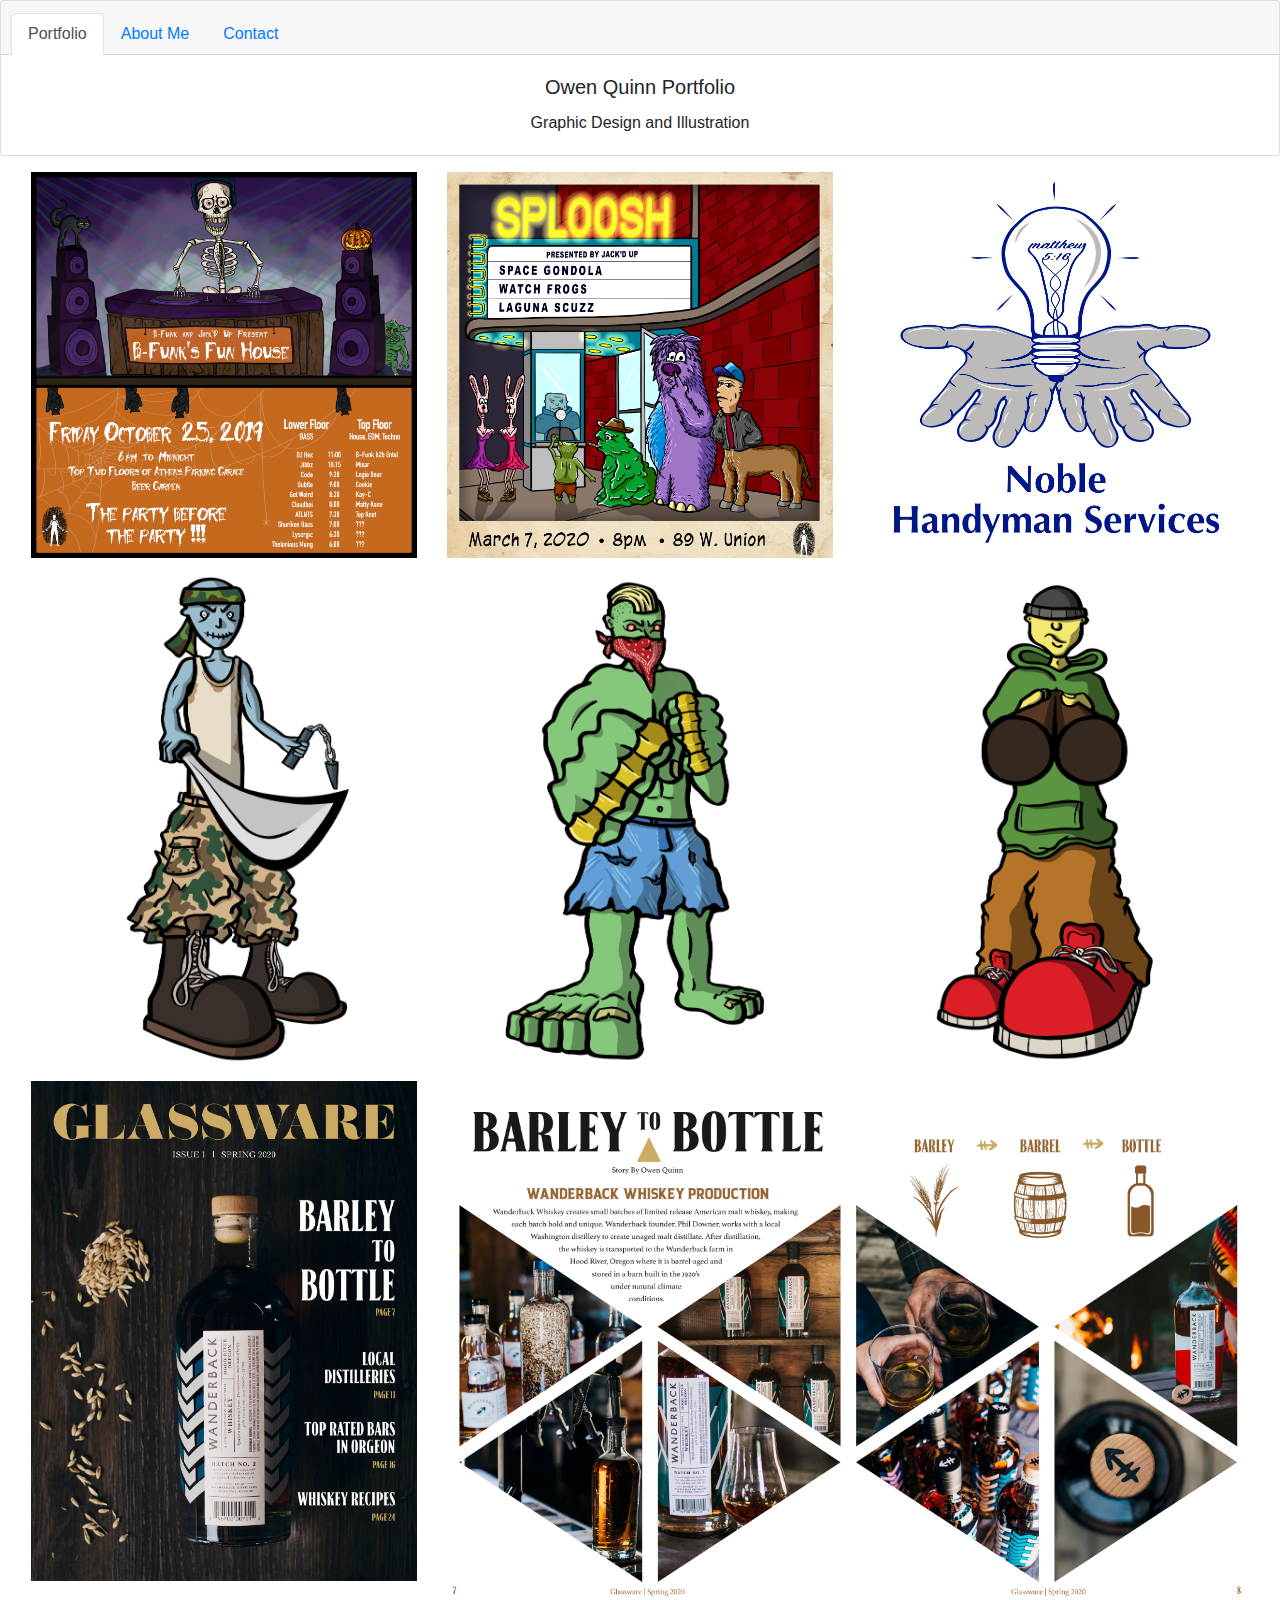
==== index.html @ ecfff248 "Project 7" ====
<!Doctype html>
<html lang="en">
    <head>
        <title> Project 7 Navigation</title>

        <link rel="stylesheet" href="https://stackpath.bootstrapcdn.com/bootstrap/4.4.1/css/bootstrap.min.css" 
              integrity="sha384-Vkoo8x4CGsO3+Hhxv8T/Q5PaXtkKtu6ug5TOeNV6gBiFeWPGFN9MuhOf23Q9Ifjh" 
              crossorigin="anonymous">
        <link href="css/main.css" rel="stylesheet">

</head>
    
    
    
<body>
    
    
    <div class="card text-center">
  <div class="card-header">
    <ul class="nav nav-tabs card-header-tabs">
      <li class="nav-item">
        <a class="nav-link active" href="index.html">Portfolio</a>
      </li>
      <li class="nav-item">
        <a class="nav-link" href="about.html">About Me</a>
      </li>
      <li class="nav-item">
        <a class="nav-link" href="contact.html">Contact</a>
      </li>
    </ul>
  </div>
  <div class="card-body">
    <h5 class="card-title">Owen Quinn Portfolio</h5>
    <p class="card-text">Graphic Design and Illustration</p>
  
  </div>
</div>
    <body>

        <div class="row m-3">
           
                <div class="col-md-6 col-lg-4">
                    <img src="images/JackD%20Up%20Halloween%20white.jpg"alt="Jack'd Up" 
                    class="img-fluid"/> 
                </div>
                <div class="col-md-8 col-lg-4">
                    <img src="images/JackD%20Up%20SPloosh%20final.jpg"alt="Jack'd Up" 
                    class="img-fluid"/> 
                </div>
                <div class="col-md-8 col-lg-4">
                    <img src="images/Handy%20Source%20Logo.jpg"alt="Jack'd Up" 
                    class="img-fluid"/> 
                </div>
        </div>
        <div class="row m-3">
           
                <div class="col-md-6 col-lg-4">
                    <img src="images/perspective%20guy%202.jpg"alt="Killer Illustration" 
                    class="img-fluid"/> 
                </div>
                <div class="col-md-8 col-lg-4">
                    <img src="images/perspective%20guy%203.jpg"alt="Killer Illustration" 
                    class="img-fluid"/> 
                </div>
                <div class="col-md-8 col-lg-4">
                    <img src="images/perspective%20guy.jpg"alt="Killer Illustration" 
                    class="img-fluid"/> 
                </div>
        </div>
         <div class="row m-3">
           
                <div class="col-md-6 col-lg-4">
                    <img src="images/Quinn_ArtDirectionProject.jpg"alt="Whiskey Magazine" 
                    class="img-fluid"/> 
                </div>
                <div class="col-md-8 col-lg-8">
                    <img src="images/Quinn_ArtDirectionProject%20spread.jpg"alt="Whiskey Magazine" 
                    class="img-fluid"/> 
                </div>

        </div>
                   
    
    
    


        <script src="https://code.jquery.com/jquery-3.4.1.slim.min.js" integrity="sha384-J6qa4849blE2+poT4WnyKhv5vZF5SrPo0iEjwBvKU7imGFAV0wwj1yYfoRSJoZ+n" crossorigin="anonymous"></script>
        <script src="https://cdn.jsdelivr.net/npm/popper.js@1.16.0/dist/umd/popper.min.js" integrity="sha384-Q6E9RHvbIyZFJoft+2mJbHaEWldlvI9IOYy5n3zV9zzTtmI3UksdQRVvoxMfooAo" crossorigin="anonymous"></script>
        <script src="https://stackpath.bootstrapcdn.com/bootstrap/4.4.1/js/bootstrap.min.js" integrity="sha384-wfSDF2E50Y2D1uUdj0O3uMBJnjuUD4Ih7YwaYd1iqfktj0Uod8GCExl3Og8ifwB6" crossorigin="anonymous"></script>
</body>
    

</html>
---- css/main.css ----
label {font-weight: bold}
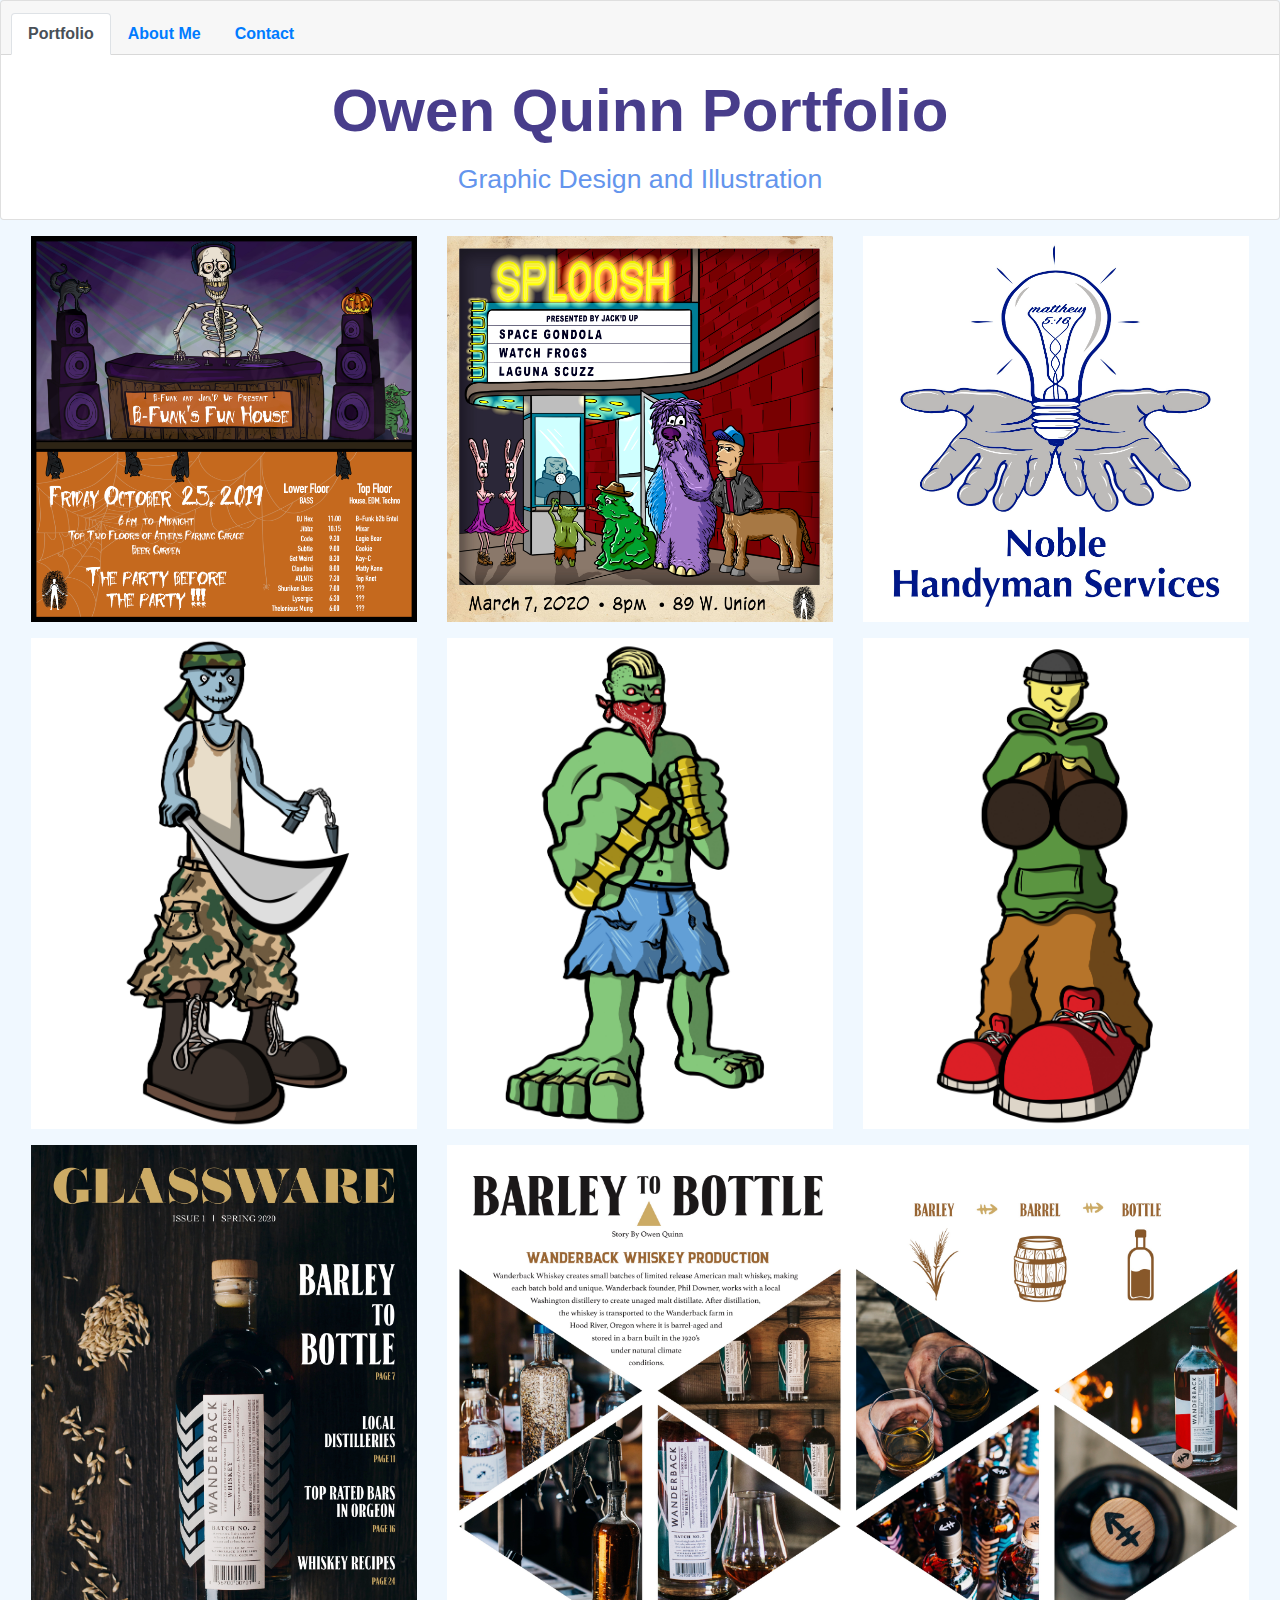
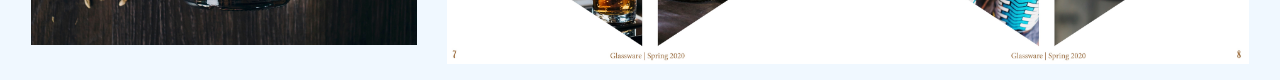
==== commit 86f4001b: "Vico2162Final" ====
--- a/index.html
+++ b/index.html
@@ -1,7 +1,7 @@
 <!Doctype html>
 <html lang="en">
     <head>
-        <title> Project 7 Navigation</title>
+        <title> Final Project</title>
 
         <link rel="stylesheet" href="https://stackpath.bootstrapcdn.com/bootstrap/4.4.1/css/bootstrap.min.css" 
               integrity="sha384-Vkoo8x4CGsO3+Hhxv8T/Q5PaXtkKtu6ug5TOeNV6gBiFeWPGFN9MuhOf23Q9Ifjh" 
@@ -12,8 +12,7 @@
     
     
     
-<body>
-    
+<body style="background-color: aliceblue">
     
     <div class="card text-center">
   <div class="card-header">
@@ -31,54 +30,54 @@
   </div>
   <div class="card-body">
     <h5 class="card-title">Owen Quinn Portfolio</h5>
-    <p class="card-text">Graphic Design and Illustration</p>
+    <p1 class="card-text">Graphic Design and Illustration</p1>
   
   </div>
 </div>
-    <body>
 
         <div class="row m-3">
            
                 <div class="col-md-6 col-lg-4">
-                    <img src="images/JackD%20Up%20Halloween%20white.jpg"alt="Jack'd Up" 
+                    <img src="images/JackD%20Up%20Halloween%20white.jpg" alt="Jack'd Up" 
                     class="img-fluid"/> 
                 </div>
                 <div class="col-md-8 col-lg-4">
-                    <img src="images/JackD%20Up%20SPloosh%20final.jpg"alt="Jack'd Up" 
+                    <img src="images/JackD%20Up%20SPloosh%20final.jpg" alt="Jack'd Up" 
                     class="img-fluid"/> 
                 </div>
                 <div class="col-md-8 col-lg-4">
-                    <img src="images/Handy%20Source%20Logo.jpg"alt="Jack'd Up" 
+                    <img src="images/Handy%20Source%20Logo.jpg" alt="Jack'd Up" 
                     class="img-fluid"/> 
                 </div>
         </div>
         <div class="row m-3">
            
                 <div class="col-md-6 col-lg-4">
-                    <img src="images/perspective%20guy%202.jpg"alt="Killer Illustration" 
+                    <img src="images/perspective%20guy%202.jpg" alt="Killer Illustration" 
                     class="img-fluid"/> 
                 </div>
                 <div class="col-md-8 col-lg-4">
-                    <img src="images/perspective%20guy%203.jpg"alt="Killer Illustration" 
+                    <img src="images/perspective%20guy%203.jpg" alt="Killer Illustration" 
                     class="img-fluid"/> 
                 </div>
                 <div class="col-md-8 col-lg-4">
-                    <img src="images/perspective%20guy.jpg"alt="Killer Illustration" 
+                    <img src="images/perspective%20guy.jpg" alt="Killer Illustration" 
                     class="img-fluid"/> 
                 </div>
         </div>
          <div class="row m-3">
            
                 <div class="col-md-6 col-lg-4">
-                    <img src="images/Quinn_ArtDirectionProject.jpg"alt="Whiskey Magazine" 
+                    <img src="images/Quinn_ArtDirectionProject.jpg" alt="Whiskey Magazine" 
                     class="img-fluid"/> 
                 </div>
                 <div class="col-md-8 col-lg-8">
-                    <img src="images/Quinn_ArtDirectionProject%20spread.jpg"alt="Whiskey Magazine" 
+                    <img src="images/Quinn_ArtDirectionProject%20spread.jpg" alt="Whiskey Magazine" 
                     class="img-fluid"/> 
                 </div>
 
         </div>
+
                    
     
     
--- a/css/main.css
+++ b/css/main.css
@@ -1 +1,16 @@
 label {font-weight: bold}
+h5 
+    {font-family: sans-serif;
+    font-weight: bold;
+    font-size: 45pt;
+    color: darkslateblue;}
+
+p1 {font-family: sans-serif;
+    font-size: 20pt;
+    color: cornflowerblue;}
+
+.card-header 
+{font-family: sans-serif;
+font-weight: bolder;}
+
+
